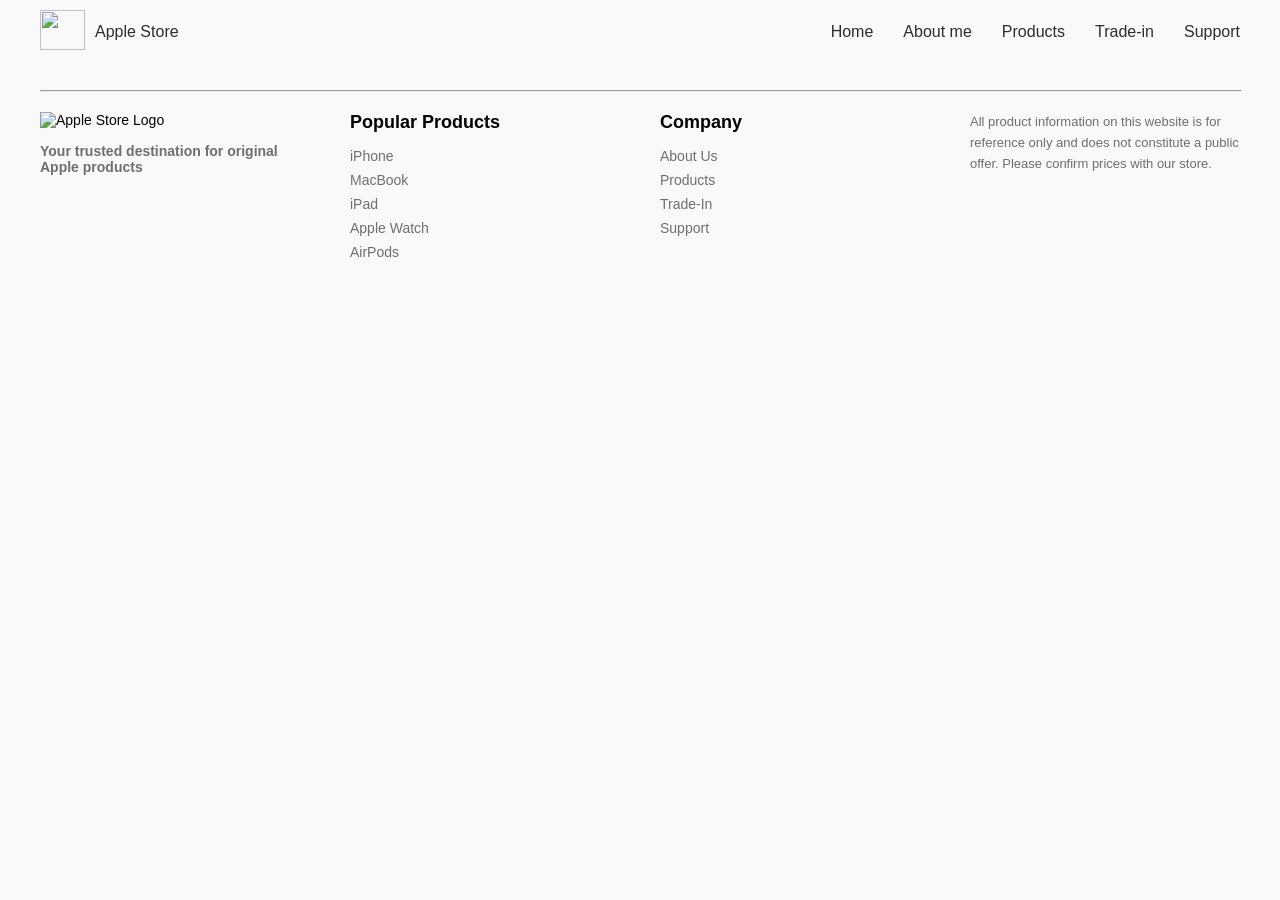
==== about.html @ dec6696a "Apple Store landing page redesign" ====
<!DOCTYPE html>
<html lang="en">

<head>
    <meta charset="UTF-8">
    <meta name="viewport" content="width=device-width, initial-scale=1.0">
    <link rel="stylesheet" href="./main.css">
    <title>about_me</title>
</head>

<body>
    <!-- ----------------------------------------------navbar------------------------------------ -->
    <nav class="navbar">
        <div class="container">
            <ul class="nav-list">
                <li class="nav-item">
                    <a href="#" class="nav-link"><img class="logo" src="./img/top-logo.png" alt=""></a>
                    <a href="/index.html" class="nav-link">Apple Store</a>
                </li>
                <li class="nav-item">
                    <a href="/index.html" class="nav-link">Home</a>
                    <a href="/about.html" class="nav-link">About me</a>
                    <a href="/product.html" class="nav-link">Products</a>
                    <a href="/trade_in.html" class="nav-link">Trade-in</a>
                    <a href="/support.html" class="nav-link">Support</a>

                </li>
                <li class="nav-item">
                    <button class="nav-menu"><i class="fa fa-align-justify"></i></button>
                </li>
            </ul>
        </div>
    </nav>
    <br>
    <div class="container">
        <hr class="top-hr">
    </div>
    <!-- ------------------------------------------header--------------------------------- -->
    <footer class="footer">
        <div class="container">
            <div class="footer-grid">

                <div class="footer-col">
                    <img src="./img/top-logo.png" class="footer-img" alt="Apple Store Logo">
                    <h4 class="footer-subtitle">
                        Your trusted destination for original Apple products
                    </h4>
                </div>

                <div class="footer-col">
                    <h3 class="footer-title">Popular Products</h3>
                    <a href="/product.html" class="footer-link">iPhone</a>
                    <a href="/product.html" class="footer-link">MacBook</a>
                    <a href="/product.html" class="footer-link">iPad</a>
                    <a href="/product.html" class="footer-link">Apple Watch</a>
                    <a href="/product.html" class="footer-link">AirPods</a>
                </div>

                <div class="footer-col">
                    <h3 class="footer-title">Company</h3>
                    <a href="/about.html" class="footer-link">About Us</a>
                    <a href="/product.html" class="footer-link">Products</a>
                    <a href="/trade_in.html" class="footer-link">Trade-In</a>
                    <a href="/support.html" class="footer-link">Support</a>
                </div>

                <div class="footer-col">
                    <p class="footer-text">
                        All product information on this website is for reference only
                        and does not constitute a public offer.
                        Please confirm prices with our store.
                    </p>
                </div>

            </div>
        </div>
    </footer>


</body>

</html>
---- main.css ----
* {
    margin: 0;
    padding: 0;
    text-decoration: none;
    list-style: none;
    background: #F9F9F9;
    font-family: "Manrope", sans-serif;
}

.container {
    /* border: 1px solid red; */
    max-width: 1200px;
    width: 100%;
    margin: 0 auto;
    padding: 10px 0;
}

.top-hr {
    width: 100%;
    margin: 0 auto;
    max-width:1200px;   
}

.manrope-uniquifier {
    font-optical-sizing: auto;
    font-weight: weight;
    font-style: normal;
}

/* ------------navbar---------- */
.navbar {
    width: 100%;
}

.nav-list {
    display: flex;
    justify-content: space-between;
    align-items: center;
}

.nav-item:nth-child(1) {
    display: flex;
    align-items: center;
    gap: 10px;
}

.nav-item:nth-child(2) {
    display: flex;
    align-items: center;
    gap: 30px;
}

.logo {
    width: 45px;
    height: 40px;
    background: transparent;
}

.nav-link {
    color: #2D2D2D;
    font-size: 16px;

    &:hover {
        color: #1c6fce;
        transition: 0.9s;
    }
}

.nav-item:nth-child(3) {
    display: none;
}

.nav-menu {
    border: none;
    font-size: 22px;
    padding: 2px;
}

.nav-section {
    border: none;
    font-size: 14px;
    color: #1c6fce;
}

/* ----------------header--------------- */
.header {
    width: 100%;
}

.header-box {
    padding: 10px;
    display: flex;
    justify-content: space-evenly;
    gap: 10px;
}

.header-left {
    max-width: 57%;
    height: auto;
    padding: 10px 0 0 0;
    border: 1px solid rgba(0, 0, 0, 0.059);
    width: 100%;
    background: #FFFFFF;
    border-radius: 12px;
    -webkit-border-radius: 12px;
    -moz-border-radius: 12px;
    -ms-border-radius: 12px;
    -o-border-radius: 12px;
}



.header-title {
    background: white;

    line-height: 30px;
    font-size: 32px;
    font-weight: 600;
    padding: 50px 0 0 10px;
    width: 65%;
    text-align: center;
    margin: 0 auto;
    color:#000;
}

.header-subtitle {
    background: white;

    font-size: 14px;
    color:  #d63384;
    line-height: 20px;
    font-weight: 500;
    text-align: center;
    padding: 15px 0px 20px 0px;
    margin: 0 auto;
    
}
.header-text{
    font-size:14px;
    text-align:center;
    background: white;
    
}
.header-text-link{
    font-size:14px;
    text-align:center;
    background: white;
    color:#444;
    &:hover {
        background-color: rgba(255, 255, 255, 0.709);
        color: #BE489D;
    }
}

.header-left-box {
    background: white;
    width: 100%;
    max-width: 90%;
    margin: 0 auto;
}

.header-img {
    background: white;
    margin: 0 auto;
    width: 100%;
    padding:20px 0;
}

/* --------header-right--------- */
.header-right-top {
    padding:40px 5px;
    border:1px solid #49474711;
    background: white;
    width: 100%;
    height: auto;
    border-radius: 13px;
    align-items:center;
    display:flex;

}

.hrt-right{
    width:100%;
    max-width:250px;
    background-color:transparent;
    border-radius:13px;
    padding:10px;
}
.hrt-left{
    width:100%;
    max-width:250px;
    background-color:transparent;
    border-radius:13px;
    padding:10px;
}

.top-img {

    width: 90%;
    background: transparent;
    border-radius:10px;


}

.header-list-title {
    font-size: 19px;
    width: 100%;
    font-weight: 600;
    line-height: 32px;
    text-align: left;
    background: transparent;
}

.header-list-text {
    background: transparent;
    font-size: 15px;
    width: 100%;
    font-weight: 500;
    line-height: 20px;
    text-align: left;

}

.header-rigth-btn {
    width: 100%;
    max-width: 160px;
    background-color: #FFFFFF99;
    color: #2D2D2D;
    padding: 8px 15px;
    border: none;
    border-radius: 5px;
    cursor: pointer;
    font-size: 13px;
    font-weight: 400;
    line-height: 20px;
    text-align: center;
    margin: 20px auto;
}
.htr-btn{
    padding:6px 25px ;
    max-width: 160px;
    background-color: white;
    color: #2D2D2D;
    border: 1px solid #888484ff;
    border-radius: 5px;
    cursor: pointer;
    font-size: 13px;
    margin-top:20px;
    font-weight: 500;
    line-height: 20px;
    text-align: left;
 
&:hover {
        background-color: rgba(255, 255, 255, 0.709);
        color: #BE489D;
    }
}




/* -----right-bottom------ */
.header-right-bottom {
    background-image: linear-gradient(#658caa7f, #628ab180, #6a80bb90, #8073bd84, #916bba79, #a061b381, #b055aa7d, #be489d94, #ca388d8c, #d4257aa1);
    padding: 14px 5px;
    margin-top: 10px;
    width: 100%;
    height: 210px;
    display: flex;
    border-radius: 12px;

}

.header-right-left-title {
    background: transparent;
    padding: 12px 0;
    width: 100%;
    max-width: 250px;
    font-size: 24px;
    line-height:30px
}

.right-img {
    margin-top:20px;
    width: 100%;
    background: transparent;
}

.header-right-left-text {
    background: transparent;
    padding: 7px 0;
    font-size: 14px;
    font-weight:500;

}

.header-right-left-btn {
    width: 100%;
    max-width: 160px;
    background-color: #FFFFFF99;
    color: #2D2D2D;
    padding: 7px 15px;
    border: none;
    border-radius: 5px;
    cursor: pointer;
    font-size: 13px;
    /* margin: 12px; */
    font-weight: 400;
    line-height: 20px;
    text-align: center;
    margin: 20px auto;

    &:hover {
        background-color: rgba(255, 255, 255, 0.709);
        color: #BE489D;
    }
}

.header-right-left {
    background: transparent;
    padding: 15px;
    width:100%
    max-width:250px;
}

.header-right-right {
    background: transparent;
  padding-right:10px;
    width:100%
    max-width:250px;
}
.hrl-btn{
  background:transparent;
}

/* -------------------------hero-------------------- */
.hero {
    width: 100%;
}

.hero-box {
    padding: 10px;
    display: flex;
    justify-content: space-between;
}

.hero-box2 {
    padding: 10px;
    display: flex;
    justify-content: space-between;
}


.hero-list {
    display: flex;
    gap: 3px;
    justify-content: space-between;
}

.hero-item1 {

    width: 243px;
    height: 345px;
    text-align: center;
    padding: 10px;
    align-items: center;
    border: 1px solid rgba(131, 124, 124, 0.094);
    text-align: center;
    background: #EEF7FF;
    border-radius: 12px;
    -webkit-border-radius: 12px;
    -moz-border-radius: 12px;
    -ms-border-radius: 12px;
    -o-border-radius: 12px;

    &:hover {
        transform: scale(1.0101);
        -webkit-transform: scale(1.0101);
        -moz-transform: scale(1.0101);
        -ms-transform: scale(1.0101);
        -o-transform: scale(1.0101);
        box-shadow: 2px 2px 10px 2px #D5D5D5;
    }
}

.hero-item {
    padding: 10px;
    align-items: center;
    border: 1px solid rgba(131, 124, 124, 0.094);
    text-align: center;
    background: white;
    width: 203px;
    height: 345px;
    border-radius: 12px;
    -webkit-border-radius: 12px;
    -moz-border-radius: 12px;
    -ms-border-radius: 12px;
    -o-border-radius: 12px;

    &:hover {
        transform: scale(1.0101);
        -webkit-transform: scale(1.0101);
        -moz-transform: scale(1.0101);
        -ms-transform: scale(1.0101);
        -o-transform: scale(1.0101);
        box-shadow: 2px 2px 10px 2px #D5D5D5;
        transition: 0.6s;
        -webkit-transition: 0.6s;
        -moz-transition: 0.6s;
        -ms-transition: 0.6s;
        -o-transition: 0.6s;
    }
}

.hero-title {
    background: transparent;
    font-size: 22px;
    text-align: center;
    padding: 30px 0;

}

.iphone-one {
    background-color: transparent;


}

.hero-text {
    background: transparent;
    line-height: 15px;
    font-size: 12px;

}

.hero-btn {
    width: 100%;
    max-width: 160px;
    background-color: #0E50E9;
    color: white;
    padding: 7px 15px;
    border: none;
    border-radius: 5px;
    cursor: pointer;
    font-size: 13px;

    font-weight: 400;
    line-height: 20px;
    text-align: center;
    margin: 10px auto;

    &:hover {
        background-color: rgba(255, 0, 0, 0.616);
        color: white;
    }
}

.iphone-two {
    width: 165px;

    background: transparent;
    padding: 20px 0;


}

.hero-subtitle {
    padding: 0px 10px;
    background: transparent;
    line-height: 20px;
    font-size: 14px;

    text-align: left;

}

.hero-info {
    padding: 0px 10px;
    background: transparent;
    text-align: left;
    line-height: 19px;
    font-size: 12px;

    color: black;
    opacity: 1;
}

.hero-price {
    padding: 0px 10px;
    background: transparent;
    text-align: left;
    line-height: 21px;
    font-size: 16px;

    color: #0E50E9;

}

/* ---------slider---- */
.slider-img {
    width: 200px;
    height: 200px;
    text-align: center;


}

.slider-title {
    font-size: 18px;
    background: transparent;
    padding: 10px;

}

.service-title {
    font-size: 28px;
    background: transparent;
    margin: 0 10px;

}

/* ------articles------ */
.articles {
    width: 100%;
}

.articles-title {
    font-size: 28px;
    background: transparent;
    margin: 20px 15px;


}

.articles-list {
    display: flex;
    justify-content: space-evenly;
    padding: 20px 0;
}

.articles-item {
    height: 320px;
    border: 1px solid rgba(177, 173, 173, 0.316);
    width: 100%;
    max-width: 280px;
    border-radius: 12px;
    -webkit-border-radius: 12px;
    -moz-border-radius: 12px;
    -ms-border-radius: 12px;
    -o-border-radius: 12px;

    &:hover {
        transform: scale(1.0101);
        -webkit-transform: scale(1.0101);
        -moz-transform: scale(1.0101);
        -ms-transform: scale(1.0101);
        -o-transform: scale(1.0101);
        box-shadow: 2px 2px 10px 2px #D5D5D5;
        transition: 0.6s;
        -webkit-transition: 0.6s;
        -moz-transition: 0.6s;
        -ms-transition: 0.6s;
        -o-transition: 0.6s;
    }

}

.articles-img {
    width: 100%;
    border-top-left-radius: 11px;
    border-top-right-radius: 11px;

}

.articles-subtitle {
    font-size: 18px;
    background: transparent;
    width: 100%;
    padding: 10px;

}

.articles-text {
    font-size: 13px;
    background: transparent;
    width: 90%;
    padding: 10px;


}

/* -----comparsion------ */
.comparison-title {
    font-size: 28px;
    background: transparent;
    margin: 10px 0px 25px 10px;

}

.comparsion-img {
    width: 135px;
    background: transparent;

}

.comparsion-list {
    margin: 20px 0;
    display: flex;
    justify-content: space-between;
}

.comparsion-item {
    padding: 15px 0;
    font-size: 18px;

    background: #FFFFFF;
    border: 1px solid rgba(192, 186, 186, 0.164);
    display: flex;
    justify-content: space-between;
    align-items: center;
    border-radius: 9px;
    -webkit-border-radius: 9px;
    -moz-border-radius: 9px;
    -ms-border-radius: 9px;
    -o-border-radius: 9px;

    &:hover {
        transform: scale(1.0101);
        -webkit-transform: scale(1.0101);
        -moz-transform: scale(1.0101);
        -ms-transform: scale(1.0101);
        -o-transform: scale(1.0101);
        box-shadow: 2px 2px 10px 2px #D5D5D5;
        transition: 0.6s;
        -webkit-transition: 0.6s;
        -moz-transition: 0.6s;
        -ms-transition: 0.6s;
        -o-transition: 0.6s;
    }
}

.footer {
  background: #F9F9F9;
width:100%;
margin:0 auto;

}

.footer-grid {
  display: grid;
  grid-template-columns: repeat(4, 1fr);
  gap: 40px;
}

.footer-title {
  font-size: 18px;
  margin-bottom: 15px;
  font-weight: 600;
}

.footer-link {
  display: block;
  color: #6e6e73;
  text-decoration: none;
  margin-bottom: 8px;
  font-size: 14px;
}

.footer-link:hover {
  color: #0071e3;
}

.footer-subtitle {
  color: #6e6e73;
  margin-top: 15px;
  font-size: 14px;
}

.footer-text {
  color: #6e6e73;
  font-size: 13px;
  line-height: 1.6;
}
.footer-img{
    width:80px;
    background:transparent;
}
//----------------
.support{
    width:100%
    max-width:1200px;
}
.support-title{
    text-align:center;
    font-size:50px;
    padding:30px;

}
.support-text{
    text-align:center;
    font-size:30px;
    padding:10px;
}
.support-subtitle{
    text-align:center;
    font-size:20px;
    padding:10px;
}
.support-content{
    display:flex;
    justify-content:space-evenly;
    padding:30px ;
}
.contact-item{
    text-align:center;

}
.support-subtext{
      text-align:center;
    font-size:18px;
    padding:10px;
}


/* ---------------------------------------------------------------------------media----------------------------------------------------------- */
html,
body {
    position: relative;
    height: 100%;
}

body {
    background: transparent;
    font-family: Helvetica Neue, Helvetica, Arial, sans-serif;
    font-size: 14px;
    color: #000;
    margin: 0;
    padding: 0;
}

swiper-container {
    padding: 20px 0;
    width: 100%;
    height: 100%;
    /* background: red; */
}

swiper-slide {
    width: 220px;
    margin: 35px 0;
    height: 246px;
    text-align: center;
    font-size: 18px;
    padding: 15px 0;
    background: white;
    align-items: center;
    border-radius: 5px;
    /* background: blue; */
}

swiper-slide img {
    /* text-align: center; */
    margin: 15px auto 0 auto;
    background-color: transparent;
    display: block;
    width: 100%;
    height: 100%;
    object-fit: cover;
}

/* -------------------------------- */
@media (max-width:1220px) {
    .container {
        max-width: 1100px;
    }

    .articles-item {
        width: 100%;
        max-width: 265px;
    }
    .comparsion-img {
        width: 120px;
        background: transparent;
    
    }

    .hero-box {
        padding: 10px;
        display: flex;
        flex-direction: column-reverse;
        gap: 10px;
    }

    .hero-box2 {
        padding: 10px;
        display: flex;
        flex-direction: column;
        gap: 10px;
    }

    .hero-item1 {
        margin: 0 auto;
        height: auto;
        background: transparent;
        border: none;

        &:hover {
            transform: scale(1);
            -webkit-transform: scale(1);
            -moz-transform: scale(1);
            -ms-transform: scale(1);
            -o-transform: scale(1);
            box-shadow: none;
        }
    }

    .iphone-one {
        display: none;
    }

    .hero-title {
        padding: 0;
    }

    .hero-item {
        width: 240px;
    }
}

@media (max-width:1120px) {
    .container {
        max-width: 1000px;
    }
    .comparsion-img {
        width: 110px;
        background: transparent;
    
    }
    .footer-text{
        width: 93%;
    }
    .footer-item:nth-child(1){
        width: 83%;
    }
    .footer-item:nth-child(2){
        width: 83%;
    }
    .footer-item:nth-child(3){
        width: 83%;
    }
    .footer-item:nth-child(4){
        width: 100%;
    }

    .articles-item {
        width: 100%;
        max-width: 240px;
    }

    .hero-item {
        width: 215px;
    }

    .header-left-box {
        width: 100%;
        max-width: 95%;
    }

    .header-list {
        padding: 17px 0;
    }

    .header-right-bottom {
        padding: 4px 13px;
    }

    .header-title {
        font-size: 28px;
    }

    .header-subtitle {
        padding-bottom: 36px;
    }

    .header-right-left-btn {
        margin: 13px 0;
    }

    .header-item:nth-child(3) {
        display: none;
    }

    .header-item:nth-child(2) {
        text-align: left;
        width: 60%;
    }

    .top-img {
        width: 80%;
    }

    .header-list-text {
        font-size: 15px;
        text-align: left;
        width: 80%;
    }

    .header-list-title {
        font-size: 18px;
        text-align: left;
    }

    .header-item:nth-child(1) {
        width: 50%;
    }

}

@media (max-width:1020px) {
    .container {
        max-width: 900px;
    }
    .footer-text{
        width: 97%;
    }
    .comparsion-img {
        width: 100px;
        background: transparent;
    
    }
    .footer-subtitle{
        width: 70%;
    }

    .articles-item {
        width: 100%;
        max-width: 215px;
    }

    .articles-subtitle {
        font-size: 16px;
        width: 90%;
    }

    .articles-text {
        font-size: 14px;
        width: 90%;
    }

    .hero-item {
        width: 210px;
    }

    .header-subtitle {
        padding-bottom: 38px;
    }

    .header-left-box {
        width: 100%;
        max-width: 97%;
    }

    .header-title {
        font-size: 24px;
    }

    .header-right-left-btn {
        margin: 7px 0;
    }

    .header-img:nth-child(1) {
        background: white;
        width: 108px;
    }

    .header-img:nth-child(2) {
        background: white;
        width: 118px;
    }

    .header-img:nth-child(3) {
        background: white;
        width: 108px;
    }

    .header-img:nth-child(4) {
        background: white;
        width: 118px;
    }

    .header-list {
        padding: 10px 0;
    }

    .header-right-left-title {
        padding: 10px 0px;
    }
}

@media (max-width:920px) {
    .container {
        max-width: 800px;
    }
    .service-title {
        font-size: 24px;
        background: transparent;
        margin: 0 10px;
    
    }
    .footer-text{
        width: 100%;
    }
    .footer-link{
        line-height: 10px;
    }
    .comparsion-img {
        width: 88px;
        background: transparent;
    
    }

    .articles-list {
        display: flex;
        flex-wrap: wrap;
    }

    .articles-title {
        text-align: center;
    }

    .articles-item {
        width: 100%;
        max-width: 280px;
        margin: 10px 0px;
    }

    .articles-subtitle {
        font-size: 18px;
        width: 90%;
    }

    .articles-text {
        font-size: 15px;
        width: 90%;
    }

    .hero-list {
        display: flex;
        flex-wrap: wrap;
        justify-content: space-evenly;
        /* gap: 3px; */
    }

    .hero-item {
        height: auto;
        margin: 5px 0;
    }

    .hero-subtitle {
        font-size: 20px;
        line-height: 26px;
        padding-left: 20px;
    }

    .hero-info {
        font-size: 15px;
        line-height: 24px;
        padding-left: 20px;
    }

    .hero-price {
        font-size: 20px;
        line-height: 24px;
        padding-left: 20px;
    }

    .iphone-two {
        width: 200px;
        height: 250px;
        padding: 0;
    }

    .hero-item {
        width: 300px;
    }

    .header-right {
        display: none;
    }

    .header-left {
        width: 100%;
        max-width: 100%;
    }

    .header-left-box {
        width: 100%;
        max-width: 88%;
        display: flex;

    }

    .header-img:nth-child(1) {
        background: white;
        width: 160px;
    }

    .header-img:nth-child(2) {
        background: white;
        width: 175px;
    }

    .header-img:nth-child(3) {
        background: white;
        width: 160px;
    }

    .header-img:nth-child(4) {
        background: white;
        width: 175px;
    }
}

@media (max-width:820px) {
    .container {
        max-width: 700px;
    }
    .service-title {
        font-size: 22px;
        background: transparent;
        margin: 0 10px;
    
    }
    .footer-title{
        line-height: normal;
    }
    .footer-img{
        width: 80px;
    }
    .comparsion-list {
        margin: 20px 0;
        display: flex;
        flex-wrap:wrap;
        justify-content: center;
    }
    .comparsion-item{
        margin: 10px ;
    }
    .comparsion-img{
    width: 145px;
    }
    .hero-subtitle {
        font-size: 20px;
        line-height: 26px;
        padding-left: 18px;
    }

    .hero-info {
        font-size: 14px;
        line-height: 24px;
        padding-left: 18px;
    }

    .hero-price {
        font-size: 19px;
        line-height: 24px;
        padding-left: 18px;
    }

    .iphone-two {
        width: 200px;
        height: 250px;
        padding: 0;
    }

    .hero-item {
        width: 290px;
    }

    .header-img:nth-child(1) {
        background: white;
        width: 157px;
    }

    .header-img:nth-child(2) {
        background: white;
        width: 172px;
    }

    .header-img:nth-child(3) {
        background: white;
        width: 157px;
    }

    .header-img:nth-child(4) {
        background: white;
        width: 172px;
    }

}


@media (max-width:720px) {
    .container {
        max-width: 600px;
        padding: 0px;
    }
    .service-title {
        font-size: 18px;
        text-align: center;
        background: transparent;
        margin: 0 10px;
    
    }
    .footer-list{
        display: flex;
        flex-wrap:wrap;
    }
    .footer-item:nth-child(1){
        width: 280px
    }
    .footer-item:nth-child(2){
        width: 280px
    }
    .footer-item:nth-child(3){
        width: 280px
    } .footer-item:nth-child(4){
        width: 280px
    }
    .footer-text{
        font-size: 14px;
        width: 70%;
    }
    .comparsion-list {
        margin: 20px 0;
        display: flex;
        flex-wrap:wrap;
        justify-content: space-evenly;
    }
    .comparison-title{
        text-align: center;
    }
    .comparsion-img{
        width: 130px;
        }
        .comparsion-item{
            margin: 10px 0 ;
        }
    .hero-subtitle {
        font-size: 19px;
        line-height: 26px;
        padding-left: 18px;
    }

    .hero-info {
        font-size: 14px;
        line-height: 24px;
        padding-left: 18px;
    }

    .hero-price {
        font-size: 18px;
        line-height: 24px;
        padding-left: 16px;
    }

    .iphone-two {
        width: 200px;
        height: 250px;
        padding: 0;
    }

    .hero-item {
        width: 260px;
    }

    .nav-item:nth-child(3) {
        display: block;
    }

    .nav-item:nth-child(2) {
        display: none;
    }

    .header-img:nth-child(1) {
        background: white;
        width: 153px;
    }

    .header-img:nth-child(2) {
        background: white;
        width: 168px;
    }

    .header-img:nth-child(3) {
        background: white;
        width: 153px;
    }

    .header-img:nth-child(4) {
        background: white;
        width: 168px;
    }
}

@media (max-width:620px) {
    .container {
        max-width: 500px;
        padding: 0px;
    }
    .service-title {
        font-size: 16px;
        background: transparent;
        margin: 0 auto;
    
    }
    .footer-item:nth-child(1){
        width: 230px
    }
    .footer-item:nth-child(2){
        width: 230px
    }
    .footer-item:nth-child(3){
        width: 230px
    } .footer-item:nth-child(4){
        width: 230px
    }
    .comparison-title{
        text-align: center;
        font-size: 25px;
    }
    .comparsion-img{
        width: 110px;
        }

    .articles-item {
        width: 100%;
        max-width: 235px;
        margin: 13px 0px;
        height: auto;
    }

    .hero-subtitle {
        font-size: 18px;
        line-height: 23px;
        padding-left: 15px;
    }

    .hero-info {
        font-size: 13px;
        line-height: 21px;
        padding-left: 15px;
    }

    .hero-price {
        font-size: 17px;
        line-height: 21px;
        padding-left: 15px;
    }

    .iphone-two {
        width: 165px;
        height: 205px;
        padding: 0;
    }

    .hero-item {
        width: 215px;
    }

    .nav-logo {
        width: 40px;
        height: 40px;
    }

    .header-img:nth-child(1) {
        background: white;
        width: 110px;
    }

    .header-img:nth-child(2) {
        background: white;
        width: 130px;
    }

    .header-img:nth-child(3) {
        background: white;
        width: 110px;
    }

    .header-img:nth-child(4) {
        background: white;
        width: 130px;
    }

    .header-box {
        padding: 0;
    }

    .header-left-box {
        width: 100%;
        max-width: 96%;
    }
}

@media (max-width:520px) {
    .container {
        max-width: 400px;
        padding: 0px;
    }
    .service-title {
        font-size: 16px;
        background: transparent;
        margin: 0 auto;
    
    }
    .footer-item:nth-child(1){
        width: 180px
    }
    .footer-item:nth-child(2){
        width: 180px
    }
    .footer-item:nth-child(3){
        width: 180px
    } .footer-item:nth-child(4){
        width: 180px
    }
    .footer-text{
        width: 90%;
    }
    .comparison-title{
        text-align: center;
        font-size: 24px;
    }
    .comparsion-img{
        width: 145px;
        }

    .articles-item {
        width: 100%;
        max-width: 290px;
        margin: 15px 0px;
    }

    .hero-subtitle {
        font-size: 20px;
        line-height: 25px;
        padding-left: 20px;
    }

    .hero-info {
        font-size: 15px;
        line-height: 24px;
        padding-left: 20px;
    }

    .hero-price {
        font-size: 19px;
        line-height: 24px;
        padding-left: 20px;
    }

    .iphone-two {
        width: 200px;
        height: 250px;
        padding: 0;
    }

    .hero-item {
        width: 300px;
    }

    .header-title {
        font-size: 18px;
        line-height: 23px;
        padding: 10px 0;
    }

    .header-subtitle {
        padding-bottom: 19px;
    }

    .header-img:nth-child(1) {
        background: white;
        width: 85px;
    }

    .header-img:nth-child(2) {
        background: white;
        width: 105px;
    }

    .header-img:nth-child(3) {
        background: white;
        width: 85px;
    }

    .header-img:nth-child(4) {
        background: white;
        width: 105px;
    }
}

@media (max-width:420px) {
    .container {
        max-width: 300px;
        padding: 0px;
    }
    .service-title {
        font-size: 15px;
        background: transparent;
        margin: 0 auto;
    
    }
    .footer-item:nth-child(1){
        width: 100%;
        text-align: center;
    }
    .footer-item:nth-child(2){
        width: 100%;
        text-align: center;
    }
    .footer-item:nth-child(3){
        width: 100%;
        text-align: center;
    } .footer-item:nth-child(4){
        width: 100%;
        text-align: center;
    }
    .footer-subtitle{
        text-align: center;
        width: 100%;
    }
    .footer-text{
        width: 100%;
    }
    .comparison-title{
        text-align: center;
        font-size: 24px;
    }

    .articles-title {
        font-size: 24px;
        margin: 10px auto;
        text-align: center;
    }
    .comparsion-img{
        width: 125px;
        }

    .articles-item {
        width: 100%;
        max-width: 290px;
        margin: 15px 0px;
    }

    .hero-subtitle {
        font-size: 19px;
        line-height: 24px;
        padding-left: 17px;
    }

    .hero-info {
        font-size: 14px;
        line-height: 21px;
        padding-left: 17px;
    }

    .hero-price {
        font-size: 18px;
        line-height: 21px;
        padding-left: 17px;
    }

    .iphone-two {
        width: 180px;
        height: 220px;
        padding: 0;
    }

    .hero-item {
        width: 290px;
    }

    .nav-menu {
        font-size: 17px;
    }

    .nav-link {
        font-size: 12px;
    }

    .logo {
        width: 30px;
        height: 30px;
    }

    .header-title {
        font-size: 14px;
        line-height: 19px;
        padding: 9px 0;
    }

    .header-subtitle {
        padding-bottom: 16px;
    }

    .header-img:nth-child(1) {
        background: white;
        width: 60px;
    }

    .header-img:nth-child(2) {
        background: white;
        width: 80px;
    }

    .header-img:nth-child(3) {
        background: white;
        width: 60px;
    }

    .header-img:nth-child(4) {
        background: white;
        width: 80px;
    }
}

@media (max-width:320px) {
    .container {
        max-width: 200px;
        padding: 0px;
    }
    .comparsion-img{
        width: 90px;
        }
    .comparison-title{
        text-align: center;
        font-size: 16px;    
    }

    .articles-item {
        width: 100%;
        max-width: 190px;
        margin: 15px 0px;
    }

    .articles-title {
        font-size: 16px;
        margin: 0;
    }

    .articles-list {
        padding: 0;
    }

    .articles-img {
        width: 100%;
        height: auto;

    }

    .articles-subtitle {
        font-size: 12px;
    }

    .articles-text {
        font-size: 11px;
    }

    .hero-subtitle {
        font-size: 14px;
        line-height: 19px;
        padding-left: 10px;
    }

    .hero-info {
        font-size: 10px;
        line-height: 18px;
        padding-left: 10px;
    }

    .hero-price {
        font-size: 15px;
        line-height: 18px;
        padding-left: 10px;
    }

    .hero-title {
        font-size: 16px;
    }

    .hero-btn {
        font-size: 12px;
    }

    .hero-item1 {
        width: 100%;
        padding: 0px;
    }

    .iphone-two {
        width: 150px;
        height: 185px;
        padding: 0;
    }

    .hero-item {
        width: 200px;
    }

    .header-title {
        font-size: 14px;
        line-height: 18px;
        padding: 8px 0;
    }

    .header-subtitle {
        padding: 6px 0px;
        font-size: 11px;
    }

    .header-img:nth-child(1) {
        background: white;
        width: 40px;
    }

    .header-img:nth-child(2) {
        background: white;
        width: 55px;
    }

    .header-img:nth-child(3) {
        background: white;
        width: 40px;
    }

    .header-img:nth-child(4) {
        background: white;
        width: 55px;
    }
}
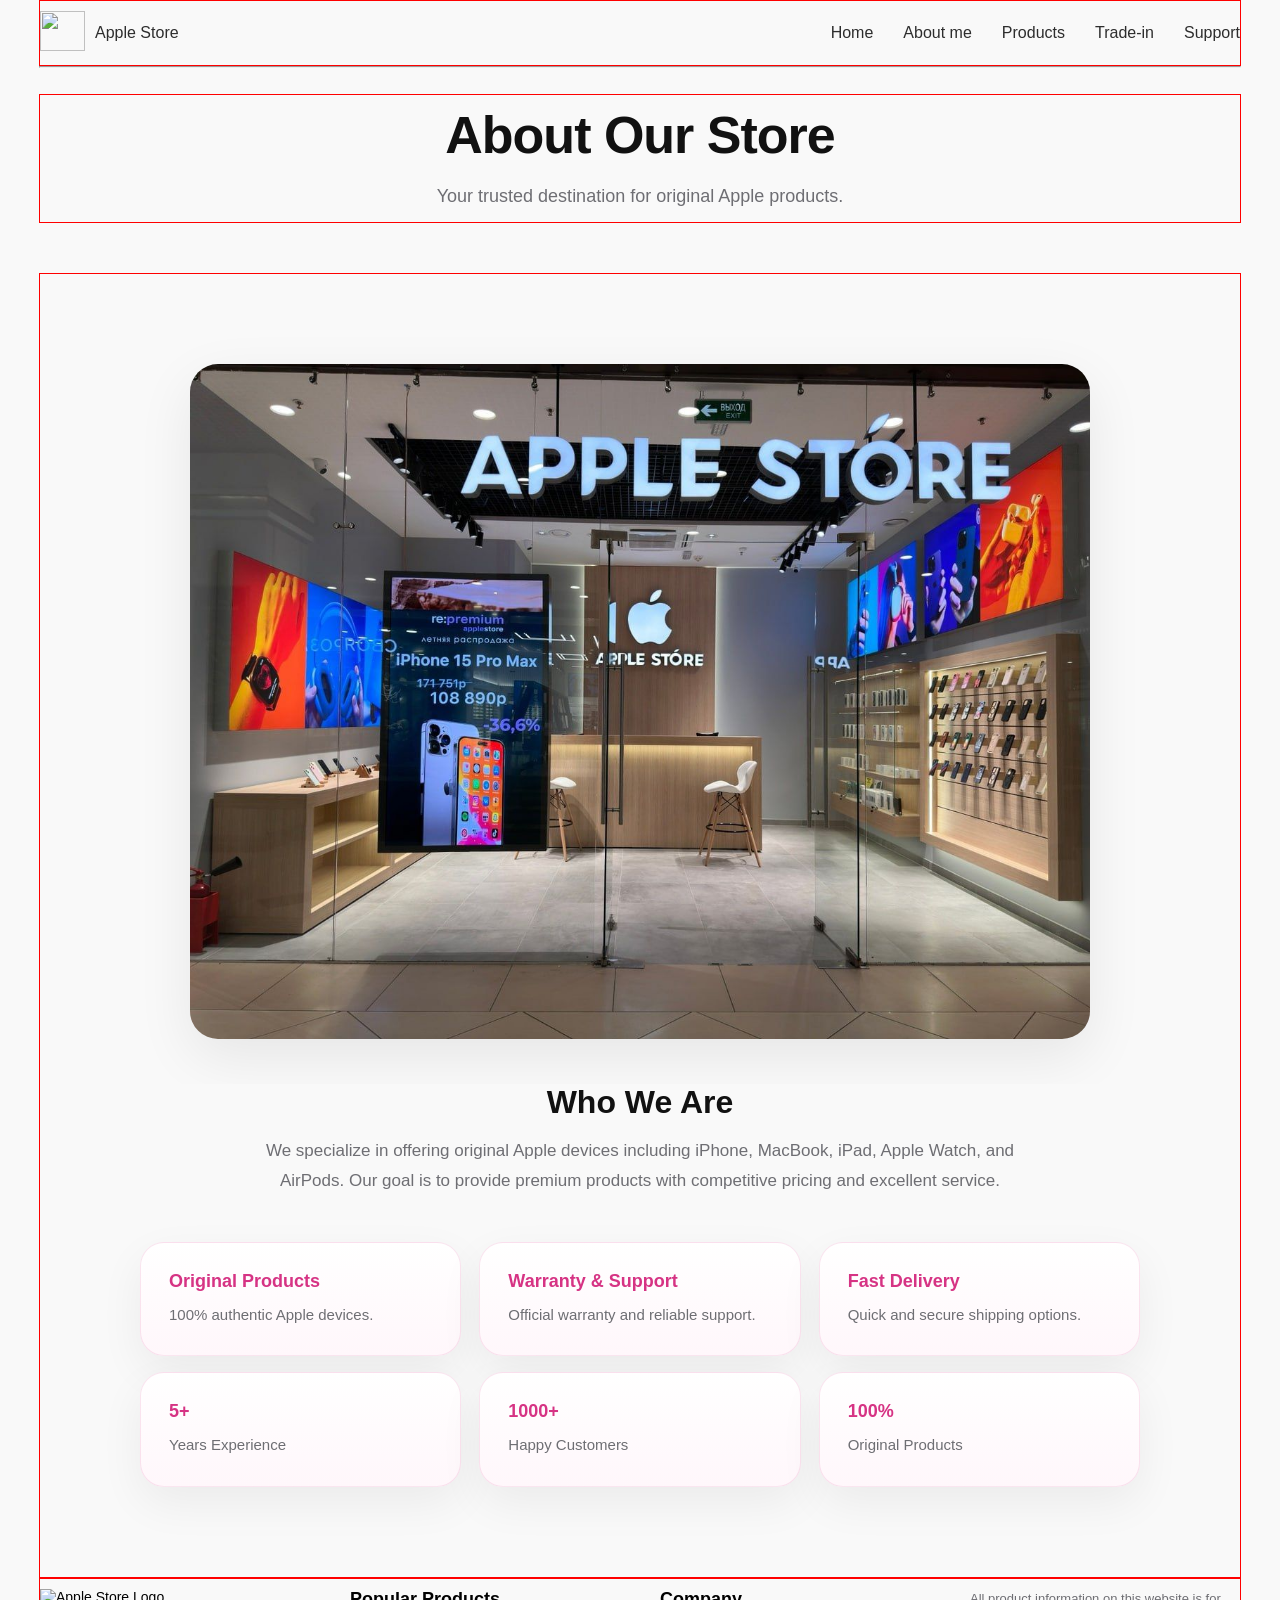
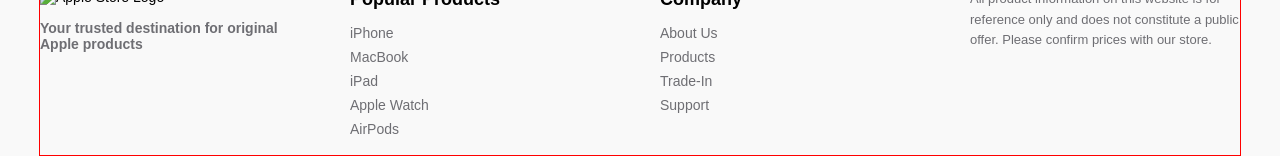
==== commit 556b806b: "update home,product,support and create about page" ====
--- a/about.html
+++ b/about.html
@@ -14,7 +14,7 @@
         <div class="container">
             <ul class="nav-list">
                 <li class="nav-item">
-                    <a href="#" class="nav-link"><img class="logo" src="./img/top-logo.png" alt=""></a>
+                    <a href="/index.html" class="nav-link"><img class="logo" src="./img/top-logo.png" alt=""></a>
                     <a href="/index.html" class="nav-link">Apple Store</a>
                 </li>
                 <li class="nav-item">
@@ -30,12 +30,65 @@
                 </li>
             </ul>
         </div>
+        <hr class="top-hr">
     </nav>
     <br>
-    <div class="container">
-        <hr class="top-hr">
-    </div>
     <!-- ------------------------------------------header--------------------------------- -->
+    <section class="about-hero">
+        <div class="container">
+            <h1>About Our Store</h1>
+            <p>Your trusted destination for original Apple products.</p>
+        </div>
+    </section>
+
+    <section class="about-content container">
+        <img class="about-img" src="./img/applestoree.jpg" alt="">
+        <h2>Who We Are</h2>
+        <p>
+            We specialize in offering original Apple devices including iPhone,
+            MacBook, iPad, Apple Watch, and AirPods. Our goal is to provide
+            premium products with competitive pricing and excellent service.
+        </p>
+
+        <div class="about-features">
+            <div class="feature">
+                <h4>Original Products</h4>
+                <p>100% authentic Apple devices.</p>
+            </div>
+
+            <div class="feature">
+                <h4>Warranty & Support</h4>
+                <p>Official warranty and reliable support.</p>
+            </div>
+
+            <div class="feature">
+                <h4>Fast Delivery</h4>
+                <p>Quick and secure shipping options.</p>
+            </div>
+
+        </div>
+        <br>
+        <div class="about-features">
+            <div class="feature">
+                <h4>5+</h4>
+                <p>Years Experience</p>
+            </div>
+
+            <div class="feature">
+                <h4>1000+</h4>
+                <p>Happy Customers</p>
+            </div>
+
+            <div class="feature">
+                <h4>100%</h4>
+                <p>Original Products</p>
+            </div>
+            
+        </div>
+       
+    </section>
+    <!-- ------------------------------------------footer--------------------------------- -->
+
     <footer class="footer">
         <div class="container">
             <div class="footer-grid">
--- a/main.css
+++ b/main.css
@@ -8,7 +8,7 @@
 }
 
 .container {
-    /* border: 1px solid red; */
+    border: 1px solid red;
     max-width: 1200px;
     width: 100%;
     margin: 0 auto;
@@ -61,7 +61,7 @@
     font-size: 16px;
 
     &:hover {
-        color: #1c6fce;
+        color: #d81b60;
         transition: 0.9s;
     }
 }
@@ -135,6 +135,12 @@
     margin: 0 auto;
     
 }
+.view-all{
+    &:hover {
+        background-color: rgba(255, 255, 255, 0.709);
+        color: #BE489D;
+    }
+}
 .header-text{
     font-size:14px;
     text-align:center;
@@ -168,7 +174,7 @@
 
 /* --------header-right--------- */
 .header-right-top {
-    padding:40px 5px;
+    padding:40px 4px;
     border:1px solid #49474711;
     background: white;
     width: 100%;
@@ -360,10 +366,10 @@
 
 .hero-item1 {
 
-    width: 243px;
-    height: 345px;
+    width: 213px;
+    height: 335px;
     text-align: center;
-    padding: 10px;
+    padding:10px 8px;
     align-items: center;
     border: 1px solid rgba(131, 124, 124, 0.094);
     text-align: center;
@@ -390,8 +396,8 @@
     border: 1px solid rgba(131, 124, 124, 0.094);
     text-align: center;
     background: white;
-    width: 203px;
-    height: 345px;
+    width: 212px;
+    height: 335px;
     border-radius: 12px;
     -webkit-border-radius: 12px;
     -moz-border-radius: 12px;
@@ -540,7 +546,7 @@
 }
 
 .articles-item {
-    height: 320px;
+    height: 335px;
     border: 1px solid rgba(177, 173, 173, 0.316);
     width: 100%;
     max-width: 280px;
@@ -668,7 +674,7 @@
 }
 
 .footer-link:hover {
-  color: #0071e3;
+  color: #c2185b;
 }
 
 .footer-subtitle {
@@ -687,39 +693,249 @@
     background:transparent;
 }
 //----------------
-.support{
-    width:100%
+/* ===== Support Section ===== */
+
+.support {
+  background: linear-gradient(135deg, #ffe6f0, #ffd6eb);
+  padding: 60px 0;
+  text-align: center;
+
+}
+
+.support-title {
+  font-size: 36px;
+  font-weight: 700;
+  color: #c2185b;
+  margin-bottom: 10px;
+}
+
+.support-text {
+  font-size: 16px;
+  color: #7a2c52;
+}
+
+/* Subtitle */
+.support-subtitle {
+  text-align: center;
+  font-size: 24px;
+  margin: 40px 0 20px;
+  color: #d81b60;
+  padding:20px 0;
+}
+
+/* Contact Content */
+.support-content {
+  display: flex;
+  justify-content: center;
+  gap: 30px;
+  flex-wrap: wrap;
+  padding-bottom: 100px;
+}
+
+/* Contact Card */
+.contact-item {
+  background: #fff0f6;
+  border-radius: 16px;
+  padding: 25px;
+  width: 200px;
+  text-align: center;
+  box-shadow: 0 8px 20px rgba(255, 105, 180, 0.15);
+  transition: transform 0.3s ease, box-shadow 0.3s ease;
+}
+
+.contact-item:hover {
+  transform: translateY(-8px);
+  box-shadow: 0 12px 25px rgba(255, 105, 180, 0.25);
+}
+
+/* Icon */
+.contact-icon {
+  margin-bottom: 15px;
+  background:transparent;
+}
+
+/* Text */
+.support-subtext {
+      background:transparent;
+    padding-top:10px;
+  font-size: 15px;
+  color: #6a1b4d;
+  font-weight: 500;
+}
+
+/* Responsive */
+@media (max-width: 768px) {
+  .support-content {
+    flex-direction: column;
+    align-items: center;
+  }
+
+  .contact-item {
+    width: 90%;
+  }
+}
+
+.store{
+    width:100%;
+    max-width:240px;
+}
+
+
+/* ===== About Hero ===== */
+.about-hero{
+  padding: 10px 0px 50px;
+  text-align: center;
+}
+
+.about-hero h1{
+  font-size: 52px;
+  font-weight: 700;
+  letter-spacing: -1px;
+  margin-bottom: 16px;
+  color: #111;
+}
+
+.about-hero p{
+  max-width: 650px;
+  margin: 0 auto;
+  font-size: 18px;
+  line-height: 1.7;
+  color: #6e6e73;
+}
+
+/* ===== About Content ===== */
+.about-content{
+  padding: 90px 0px;
+}
+
+.about-img{
+  width: 100%;
+  max-width: 900px;
+  display: block;
+  margin: 0 auto 45px;
+  border-radius: 28px;
+  box-shadow: 0 18px 55px rgba(0,0,0,0.08);
+}
+
+.about-content h2{
+  font-size: 32px;
+  font-weight: 700;
+  color: #111;
+  margin-bottom: 15px;
+  text-align: center;
+}
+
+.about-content > p{
+  max-width: 800px;
+  margin: 0 auto 45px;
+  font-size: 17px;
+  line-height: 1.8;
+  color: #6e6e73;
+  text-align: center;
+}
+
+/* ===== Features Grid ===== */
+.about-features{
+  display: grid;
+  grid-template-columns: repeat(3, 1fr);
+  gap: 18px;
+  max-width: 1000px;
+  margin: 0 auto;
+}
+
+.feature{
+  background: linear-gradient(180deg, #ffffff 0%, #fff7fb 100%);
+  border: 1px solid rgba(214, 51, 132, 0.12); /* pink border */
+  
+  border-radius: 24px;
+  padding: 28px;
+  box-shadow: 0 16px 45px rgba(0,0,0,0.06);
+  transition: 0.35s ease;
+}
+
+.feature:hover{
+  transform: translateY(-7px);
+  box-shadow: 0 26px 70px rgba(0,0,0,0.08);
+  border-color: rgba(214, 51, 132, 0.32);
+}
+
+.feature h4{
+  font-size: 18px;
+  font-weight: 700;
+  margin-bottom: 10px;
+  background:transparent;
+  color: #d63384; /* pink accent */
+}
+
+.feature p{
+  color: #6e6e73;
+  font-size: 15px;
+  line-height: 1.7;
+    background:transparent;
+
+}
+
+/* ===== Responsive ===== */
+@media (max-width: 900px){
+  .about-hero h1{ font-size: 36px; }
+  .about-features{ grid-template-columns: 1fr; }
+  .about-img{ border-radius: 20px; }
+}
+
+
+
+.products-hero{
+  padding: 30px 0 40px;
+  /* background: linear-gradient(180deg, #fff0f6 0%, #ffffff 100%); */
+  text-align:center;
+  border-bottom: 1px solid rgba(214, 51, 132, 0.12);
+
+}
+
+.products-title{
+  font-size: 44px;
+  font-weight: 700;
+  letter-spacing: -1px;
+  margin-bottom: 12px;
+  color: #111;
+}
+
+.products-subtitle{
+  max-width: 1200px;
+  width:65%;
+  font-size: 16px;
+  line-height: 1.8;
+  color: #6e6e73;
+  margin: 0 auto;
+}
+
+.products-tags{
+    width:60%;
     max-width:1200px;
-}
-.support-title{
-    text-align:center;
-    font-size:50px;
-    padding:30px;
-
-}
-.support-text{
-    text-align:center;
-    font-size:30px;
-    padding:10px;
-}
-.support-subtitle{
-    text-align:center;
-    font-size:20px;
-    padding:10px;
-}
-.support-content{
-    display:flex;
-    justify-content:space-evenly;
-    padding:30px ;
-}
-.contact-item{
-    text-align:center;
-
-}
-.support-subtext{
-      text-align:center;
-    font-size:18px;
-    padding:10px;
+  display: flex;
+justify-content:space-between;
+  gap: 10px;
+   margin: 0 auto;
+}
+
+.tag{
+  text-decoration: none;
+  background: #ffffff;
+  border: 1px solid rgba(214, 51, 132, 0.18);
+  color: #d63384;
+  font-weight: 600;
+  font-size: 13px;
+  padding: 10px 14px;
+  border-radius: 999px;
+  transition: .25s ease;
+  width:80px;
+  margin: 20px auto;
+}
+
+.tag:hover{
+  transform: translateY(-2px);
+  border-color: rgba(214, 51, 132, 0.35);
+  box-shadow: 0 12px 35px rgba(0,0,0,0.06);
 }
 
 
@@ -747,7 +963,7 @@
 }
 
 swiper-slide {
-    width: 220px;
+    width: 300px;
     margin: 35px 0;
     height: 246px;
     text-align: center;
@@ -756,7 +972,7 @@
     background: white;
     align-items: center;
     border-radius: 5px;
-    /* background: blue; */
+    /* background: #e9e7e7ff; */
 }
 
 swiper-slide img {
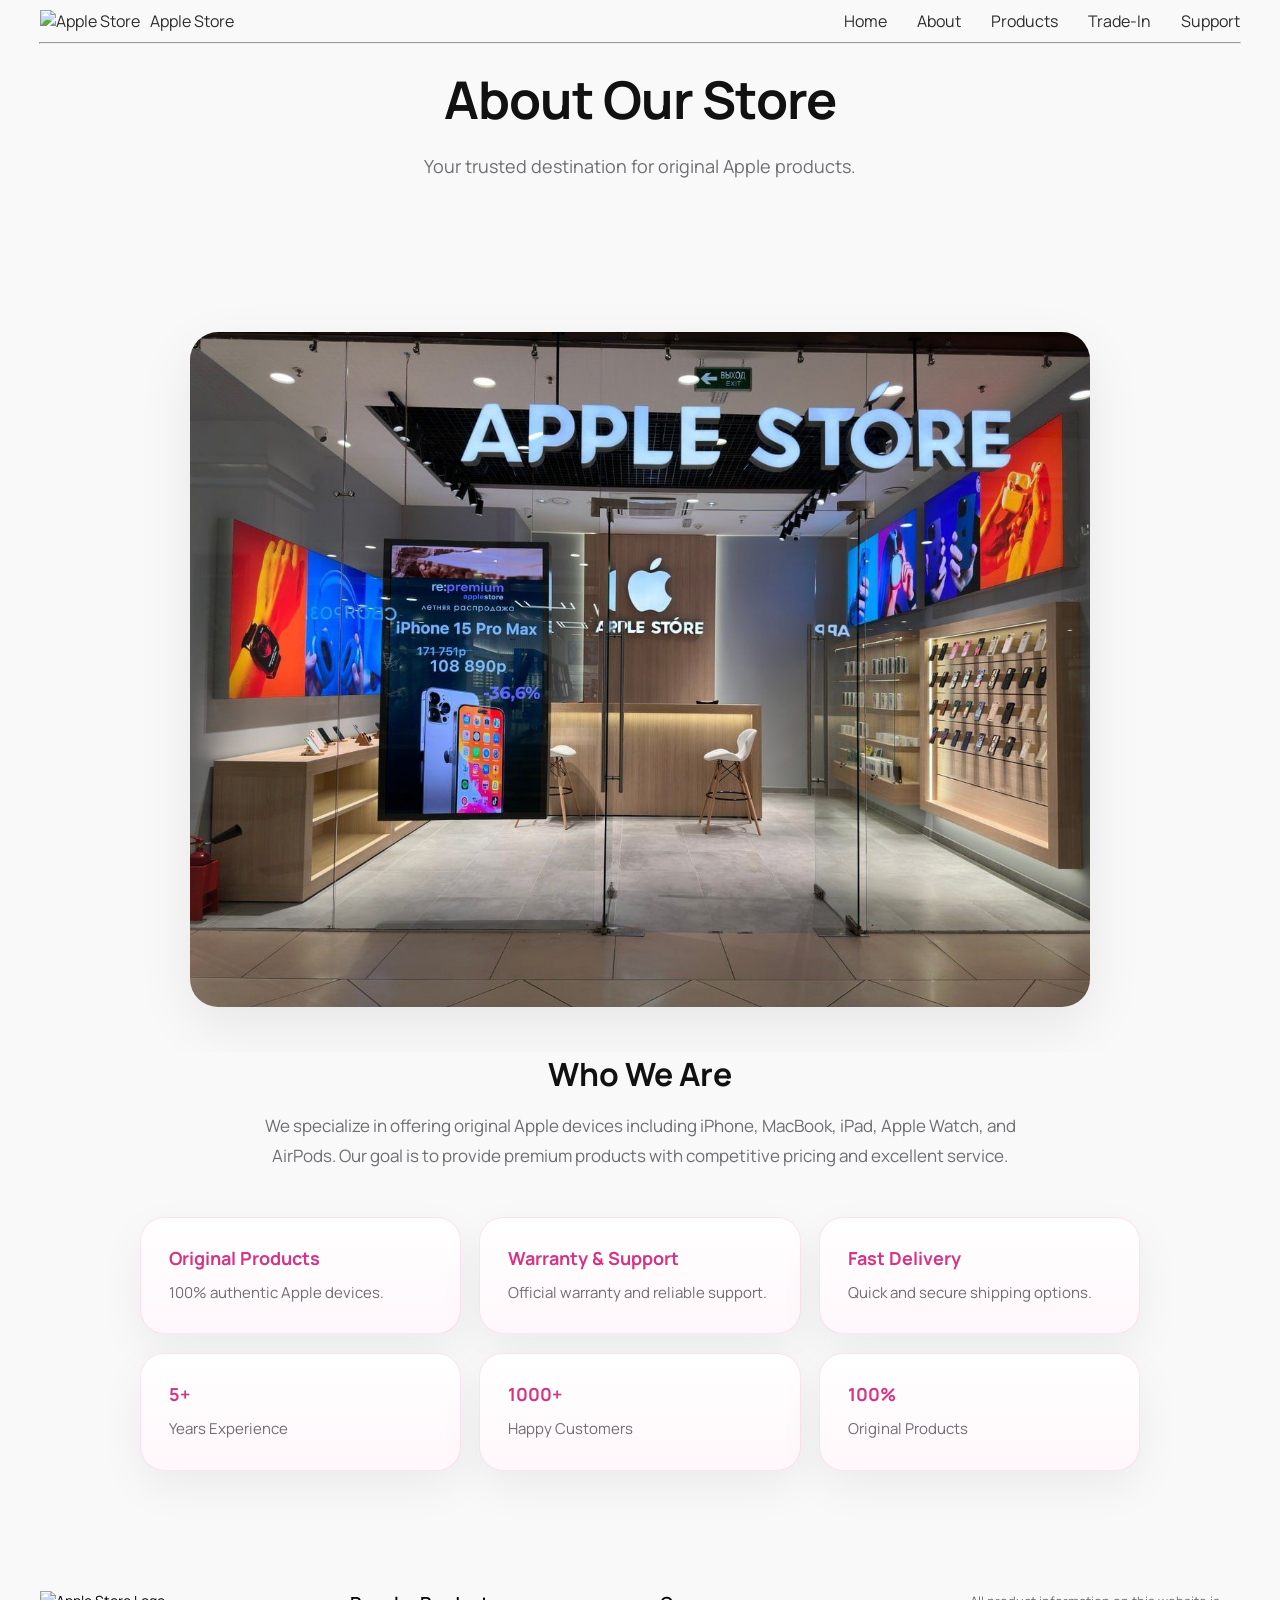
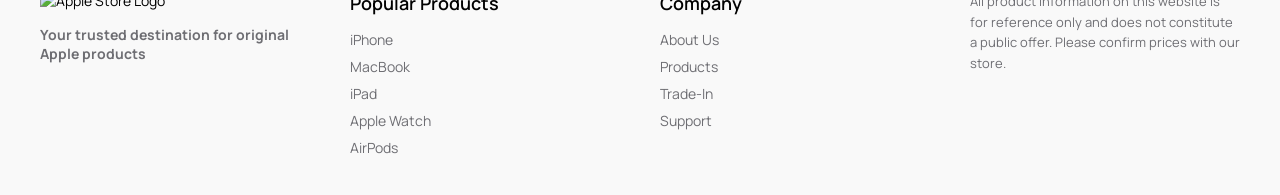
==== commit edf62631: "update about ,index,product.html and main.css" ====
--- a/about.html
+++ b/about.html
@@ -4,46 +4,75 @@
 <head>
     <meta charset="UTF-8">
     <meta name="viewport" content="width=device-width, initial-scale=1.0">
+
+    <link rel="icon" href="./img/top-logo.png">
+
+    <link rel="preconnect" href="https://fonts.googleapis.com">
+    <link rel="preconnect" href="https://fonts.gstatic.com" crossorigin>
+
+    <link href="https://fonts.googleapis.com/css2?family=Manrope:wght@200..800&display=swap" rel="stylesheet">
+
     <link rel="stylesheet" href="./main.css">
-    <title>about_me</title>
+
+    <title>About Us | Apple Store</title>
 </head>
 
 <body>
-    <!-- ----------------------------------------------navbar------------------------------------ -->
+
+    <!-- NAVBAR -->
     <nav class="navbar">
         <div class="container">
+
             <ul class="nav-list">
+
                 <li class="nav-item">
-                    <a href="/index.html" class="nav-link"><img class="logo" src="./img/top-logo.png" alt=""></a>
+                    <a href="/index.html" class="nav-link">
+                        <img class="logo" src="./img/top-logo.png" alt="Apple Store">
+                    </a>
                     <a href="/index.html" class="nav-link">Apple Store</a>
                 </li>
+
                 <li class="nav-item">
                     <a href="/index.html" class="nav-link">Home</a>
-                    <a href="/about.html" class="nav-link">About me</a>
+                    <a href="/about.html" class="nav-link">About</a>
                     <a href="/product.html" class="nav-link">Products</a>
-                    <a href="/trade_in.html" class="nav-link">Trade-in</a>
+                    <a href="/trade_in.html" class="nav-link">Trade-In</a>
                     <a href="/support.html" class="nav-link">Support</a>
+                </li>
 
+                <li class="nav-item">
+                    <button class="nav-menu">
+                        <i class="fa fa-align-justify"></i>
+                    </button>
                 </li>
-                <li class="nav-item">
-                    <button class="nav-menu"><i class="fa fa-align-justify"></i></button>
-                </li>
+
             </ul>
+
         </div>
+
         <hr class="top-hr">
     </nav>
-    <br>
-    <!-- ------------------------------------------header--------------------------------- -->
+
+    <!-- HERO -->
     <section class="about-hero">
         <div class="container">
+
             <h1>About Our Store</h1>
-            <p>Your trusted destination for original Apple products.</p>
+
+            <p>
+                Your trusted destination for original Apple products.
+            </p>
+
         </div>
     </section>
 
+    <!-- ABOUT CONTENT -->
     <section class="about-content container">
-        <img class="about-img" src="./img/applestoree.jpg" alt="">
+
+        <img class="about-img" src="./img/applestoree.jpg" alt="Apple Store">
+
         <h2>Who We Are</h2>
+
         <p>
             We specialize in offering original Apple devices including iPhone,
             MacBook, iPad, Apple Watch, and AirPods. Our goal is to provide
@@ -51,6 +80,7 @@
         </p>
 
         <div class="about-features">
+
             <div class="feature">
                 <h4>Original Products</h4>
                 <p>100% authentic Apple devices.</p>
@@ -68,7 +98,9 @@
 
         </div>
         <br>
+
         <div class="about-features">
+
             <div class="feature">
                 <h4>5+</h4>
                 <p>Years Experience</p>
@@ -83,18 +115,21 @@
                 <h4>100%</h4>
                 <p>Original Products</p>
             </div>
-            
+
         </div>
-       
+
     </section>
-    <!-- ------------------------------------------footer--------------------------------- -->
 
+    <!-- FOOTER -->
     <footer class="footer">
+
         <div class="container">
+
             <div class="footer-grid">
 
                 <div class="footer-col">
                     <img src="./img/top-logo.png" class="footer-img" alt="Apple Store Logo">
+
                     <h4 class="footer-subtitle">
                         Your trusted destination for original Apple products
                     </h4>
@@ -102,6 +137,7 @@
 
                 <div class="footer-col">
                     <h3 class="footer-title">Popular Products</h3>
+
                     <a href="/product.html" class="footer-link">iPhone</a>
                     <a href="/product.html" class="footer-link">MacBook</a>
                     <a href="/product.html" class="footer-link">iPad</a>
@@ -111,6 +147,7 @@
 
                 <div class="footer-col">
                     <h3 class="footer-title">Company</h3>
+
                     <a href="/about.html" class="footer-link">About Us</a>
                     <a href="/product.html" class="footer-link">Products</a>
                     <a href="/trade_in.html" class="footer-link">Trade-In</a>
@@ -118,17 +155,19 @@
                 </div>
 
                 <div class="footer-col">
+
                     <p class="footer-text">
-                        All product information on this website is for reference only
-                        and does not constitute a public offer.
-                        Please confirm prices with our store.
+                        All product information on this website is for reference only and
+                        does not constitute a public offer. Please confirm prices with our store.
                     </p>
+
                 </div>
 
             </div>
+
         </div>
+
     </footer>
-
 
 </body>
 
--- a/main.css
+++ b/main.css
@@ -1,3 +1,4 @@
+/* General */
 * {
     margin: 0;
     padding: 0;
@@ -6,27 +7,23 @@
     background: #F9F9F9;
     font-family: "Manrope", sans-serif;
 }
-
 .container {
-    border: 1px solid red;
+    /* border: 1px solid red; */
     max-width: 1200px;
     width: 100%;
     margin: 0 auto;
     padding: 10px 0;
 }
-
-.top-hr {
-    width: 100%;
-    margin: 0 auto;
-    max-width:1200px;   
-}
-
 .manrope-uniquifier {
     font-optical-sizing: auto;
     font-weight: weight;
     font-style: normal;
 }
-
+.top-hr {
+    width: 100%;
+    margin: 0 auto;
+    max-width:1200px;   
+}
 /* ------------navbar---------- */
 .navbar {
     width: 100%;
@@ -81,14 +78,63 @@
     font-size: 14px;
     color: #1c6fce;
 }
-
+/* ------------footer----------------- */
+.footer {
+ background: #F9F9F9;
+ width:100%;
+ margin:0 auto;
+ padding: 20px 0;
+
+}
+
+.footer-grid {
+  display: grid;
+  grid-template-columns: repeat(4, 1fr);
+  gap: 40px;
+}
+
+.footer-title {
+  font-size: 18px;
+  margin-bottom: 15px;
+  font-weight: 600;
+}
+
+.footer-link {
+  display: block;
+  color: #6e6e73;
+  text-decoration: none;
+  margin-bottom: 8px;
+  font-size: 14px;
+}
+
+.footer-link:hover {
+  color: #c2185b;
+}
+
+.footer-subtitle {
+  color: #6e6e73;
+  margin-top: 15px;
+  font-size: 14px;
+}
+
+.footer-text {
+  color: #6e6e73;
+  font-size: 13px;
+  line-height: 1.6;
+}
+.footer-img{
+    width:80px;
+    background:transparent;
+}
+/* INDEX.HTML */
 /* ----------------header--------------- */
 .header {
     width: 100%;
+    padding:70px 0;
 }
 
 .header-box {
-    padding: 10px;
+    /* padding: 10px; */
     display: flex;
     justify-content: space-evenly;
     gap: 10px;
@@ -339,14 +385,14 @@
 .hrl-btn{
   background:transparent;
 }
-
 /* -------------------------hero-------------------- */
 .hero {
     width: 100%;
+    padding:50px 0;
 }
 
 .hero-box {
-    padding: 10px;
+    padding: 20px 0px;
     display: flex;
     justify-content: space-between;
 }
@@ -360,7 +406,7 @@
 
 .hero-list {
     display: flex;
-    gap: 3px;
+    gap: 8px;
     justify-content: space-between;
 }
 
@@ -437,6 +483,7 @@
     background: transparent;
     line-height: 15px;
     font-size: 12px;
+    margin-top:7px;
 
 }
 
@@ -502,7 +549,6 @@
     color: #0E50E9;
 
 }
-
 /* ---------slider---- */
 .slider-img {
     width: 200px;
@@ -525,16 +571,16 @@
     margin: 0 10px;
 
 }
-
 /* ------articles------ */
 .articles {
     width: 100%;
+    padding:70px 0;
 }
 
 .articles-title {
-    font-size: 28px;
-    background: transparent;
-    margin: 20px 15px;
+    font-size: 30px;
+    background: transparent;
+    margin: 25px 15px;
 
 
 }
@@ -574,6 +620,7 @@
 
 .articles-img {
     width: 100%;
+    height:185px;
     border-top-left-radius: 11px;
     border-top-right-radius: 11px;
 
@@ -582,7 +629,7 @@
 .articles-subtitle {
     font-size: 18px;
     background: transparent;
-    width: 100%;
+    width: 95%;
     padding: 10px;
 
 }
@@ -591,113 +638,155 @@
     font-size: 13px;
     background: transparent;
     width: 90%;
-    padding: 10px;
-
-
-}
-
-/* -----comparsion------ */
-.comparison-title {
-    font-size: 28px;
-    background: transparent;
-    margin: 10px 0px 25px 10px;
-
-}
-
-.comparsion-img {
-    width: 135px;
-    background: transparent;
-
-}
-
-.comparsion-list {
-    margin: 20px 0;
-    display: flex;
-    justify-content: space-between;
-}
-
-.comparsion-item {
-    padding: 15px 0;
-    font-size: 18px;
-
-    background: #FFFFFF;
-    border: 1px solid rgba(192, 186, 186, 0.164);
-    display: flex;
-    justify-content: space-between;
-    align-items: center;
-    border-radius: 9px;
-    -webkit-border-radius: 9px;
-    -moz-border-radius: 9px;
-    -ms-border-radius: 9px;
-    -o-border-radius: 9px;
-
-    &:hover {
-        transform: scale(1.0101);
-        -webkit-transform: scale(1.0101);
-        -moz-transform: scale(1.0101);
-        -ms-transform: scale(1.0101);
-        -o-transform: scale(1.0101);
-        box-shadow: 2px 2px 10px 2px #D5D5D5;
-        transition: 0.6s;
-        -webkit-transition: 0.6s;
-        -moz-transition: 0.6s;
-        -ms-transition: 0.6s;
-        -o-transition: 0.6s;
-    }
-}
-
-.footer {
-  background: #F9F9F9;
-width:100%;
-margin:0 auto;
-
-}
-
-.footer-grid {
+    padding: 10px ;
+
+
+}
+
+
+/* ABOUT.HTML */
+.about-hero{
+  padding: 10px 0px 50px;
+  text-align: center;
+}
+
+.about-hero h1{
+  font-size: 52px;
+  font-weight: 700;
+  letter-spacing: -1px;
+  margin-bottom: 16px;
+  color: #111;
+}
+
+.about-hero p{
+  max-width: 650px;
+  margin: 0 auto;
+  font-size: 18px;
+  line-height: 1.7;
+  color: #6e6e73;
+}
+.about-content{
+  padding: 90px 0px;
+}
+
+.about-img{
+  width: 100%;
+  max-width: 900px;
+  display: block;
+  margin: 0 auto 45px;
+  border-radius: 28px;
+  box-shadow: 0 18px 55px rgba(0,0,0,0.08);
+}
+
+.about-content h2{
+  font-size: 32px;
+  font-weight: 700;
+  color: #111;
+  margin-bottom: 15px;
+  text-align: center;
+}
+
+.about-content > p{
+  max-width: 800px;
+  margin: 0 auto 45px;
+  font-size: 17px;
+  line-height: 1.8;
+  color: #6e6e73;
+  text-align: center;
+}
+.about-features{
   display: grid;
-  grid-template-columns: repeat(4, 1fr);
-  gap: 40px;
-}
-
-.footer-title {
+  grid-template-columns: repeat(3, 1fr);
+  gap: 18px;
+  max-width: 1000px;
+  margin: 0 auto;
+}
+
+.feature{
+  background: linear-gradient(180deg, #ffffff 0%, #fff7fb 100%);
+  border: 1px solid rgba(214, 51, 132, 0.12); 
+  
+  border-radius: 24px;
+  padding: 28px;
+  box-shadow: 0 16px 45px rgba(0,0,0,0.06);
+  transition: 0.35s ease;
+}
+
+.feature:hover{
+  transform: translateY(-7px);
+  box-shadow: 0 26px 70px rgba(0,0,0,0.08);
+  border-color: rgba(214, 51, 132, 0.32);
+}
+
+.feature h4{
   font-size: 18px;
-  margin-bottom: 15px;
-  font-weight: 600;
-}
-
-.footer-link {
-  display: block;
+  font-weight: 700;
+  margin-bottom: 10px;
+  background:transparent;
+  color: #d63384;
+}
+
+.feature p{
   color: #6e6e73;
-  text-decoration: none;
-  margin-bottom: 8px;
-  font-size: 14px;
-}
-
-.footer-link:hover {
-  color: #c2185b;
-}
-
-.footer-subtitle {
-  color: #6e6e73;
-  margin-top: 15px;
-  font-size: 14px;
-}
-
-.footer-text {
-  color: #6e6e73;
-  font-size: 13px;
-  line-height: 1.6;
-}
-.footer-img{
-    width:80px;
+  font-size: 15px;
+  line-height: 1.7;
     background:transparent;
-}
-//----------------
-/* ===== Support Section ===== */
-
+
+}
+/* PRODUCT.HTML */
+.products{
+padding:60px 0;
+}
+
+.product-section{
+display:grid;
+grid-template-columns:300px 1fr;
+gap:40px;
+margin-bottom:80px;
+align-items:center;
+}
+
+.product-info img{
+width:120px;
+margin:20px 0;
+}
+
+.product-grid{
+display:grid;
+grid-template-columns:repeat(4,1fr);
+gap:20px;
+}
+
+.card{
+border:1px solid #eee;
+padding:20px;
+border-radius:12px;
+text-align:center;
+transition:0.3s;
+}
+
+.card:hover{
+transform:translateY(-5px);
+box-shadow:0 10px 20px rgba(0,0,0,0.1);
+}
+
+.card img{
+width:100px;
+height:170px;
+margin-bottom:10px;
+background:white;
+}
+
+.btn{
+display:inline-block;
+margin-top:10px;
+color:#0071e3;
+text-decoration:none;
+font-weight:600;
+}
+/* SUPPORT.HTML */
 .support {
-  background: linear-gradient(135deg, #ffe6f0, #ffd6eb);
-  padding: 60px 0;
+padding: 60px 0;
   text-align: center;
 
 }
@@ -780,100 +869,8 @@
     max-width:240px;
 }
 
-
-/* ===== About Hero ===== */
-.about-hero{
-  padding: 10px 0px 50px;
-  text-align: center;
-}
-
-.about-hero h1{
-  font-size: 52px;
-  font-weight: 700;
-  letter-spacing: -1px;
-  margin-bottom: 16px;
-  color: #111;
-}
-
-.about-hero p{
-  max-width: 650px;
-  margin: 0 auto;
-  font-size: 18px;
-  line-height: 1.7;
-  color: #6e6e73;
-}
-
-/* ===== About Content ===== */
-.about-content{
-  padding: 90px 0px;
-}
-
-.about-img{
-  width: 100%;
-  max-width: 900px;
-  display: block;
-  margin: 0 auto 45px;
-  border-radius: 28px;
-  box-shadow: 0 18px 55px rgba(0,0,0,0.08);
-}
-
-.about-content h2{
-  font-size: 32px;
-  font-weight: 700;
-  color: #111;
-  margin-bottom: 15px;
-  text-align: center;
-}
-
-.about-content > p{
-  max-width: 800px;
-  margin: 0 auto 45px;
-  font-size: 17px;
-  line-height: 1.8;
-  color: #6e6e73;
-  text-align: center;
-}
-
-/* ===== Features Grid ===== */
-.about-features{
-  display: grid;
-  grid-template-columns: repeat(3, 1fr);
-  gap: 18px;
-  max-width: 1000px;
-  margin: 0 auto;
-}
-
-.feature{
-  background: linear-gradient(180deg, #ffffff 0%, #fff7fb 100%);
-  border: 1px solid rgba(214, 51, 132, 0.12); /* pink border */
-  
-  border-radius: 24px;
-  padding: 28px;
-  box-shadow: 0 16px 45px rgba(0,0,0,0.06);
-  transition: 0.35s ease;
-}
-
-.feature:hover{
-  transform: translateY(-7px);
-  box-shadow: 0 26px 70px rgba(0,0,0,0.08);
-  border-color: rgba(214, 51, 132, 0.32);
-}
-
-.feature h4{
-  font-size: 18px;
-  font-weight: 700;
-  margin-bottom: 10px;
-  background:transparent;
-  color: #d63384; /* pink accent */
-}
-
-.feature p{
-  color: #6e6e73;
-  font-size: 15px;
-  line-height: 1.7;
-    background:transparent;
-
-}
+/* TRADE_IN.HTML */
+
 
 /* ===== Responsive ===== */
 @media (max-width: 900px){
